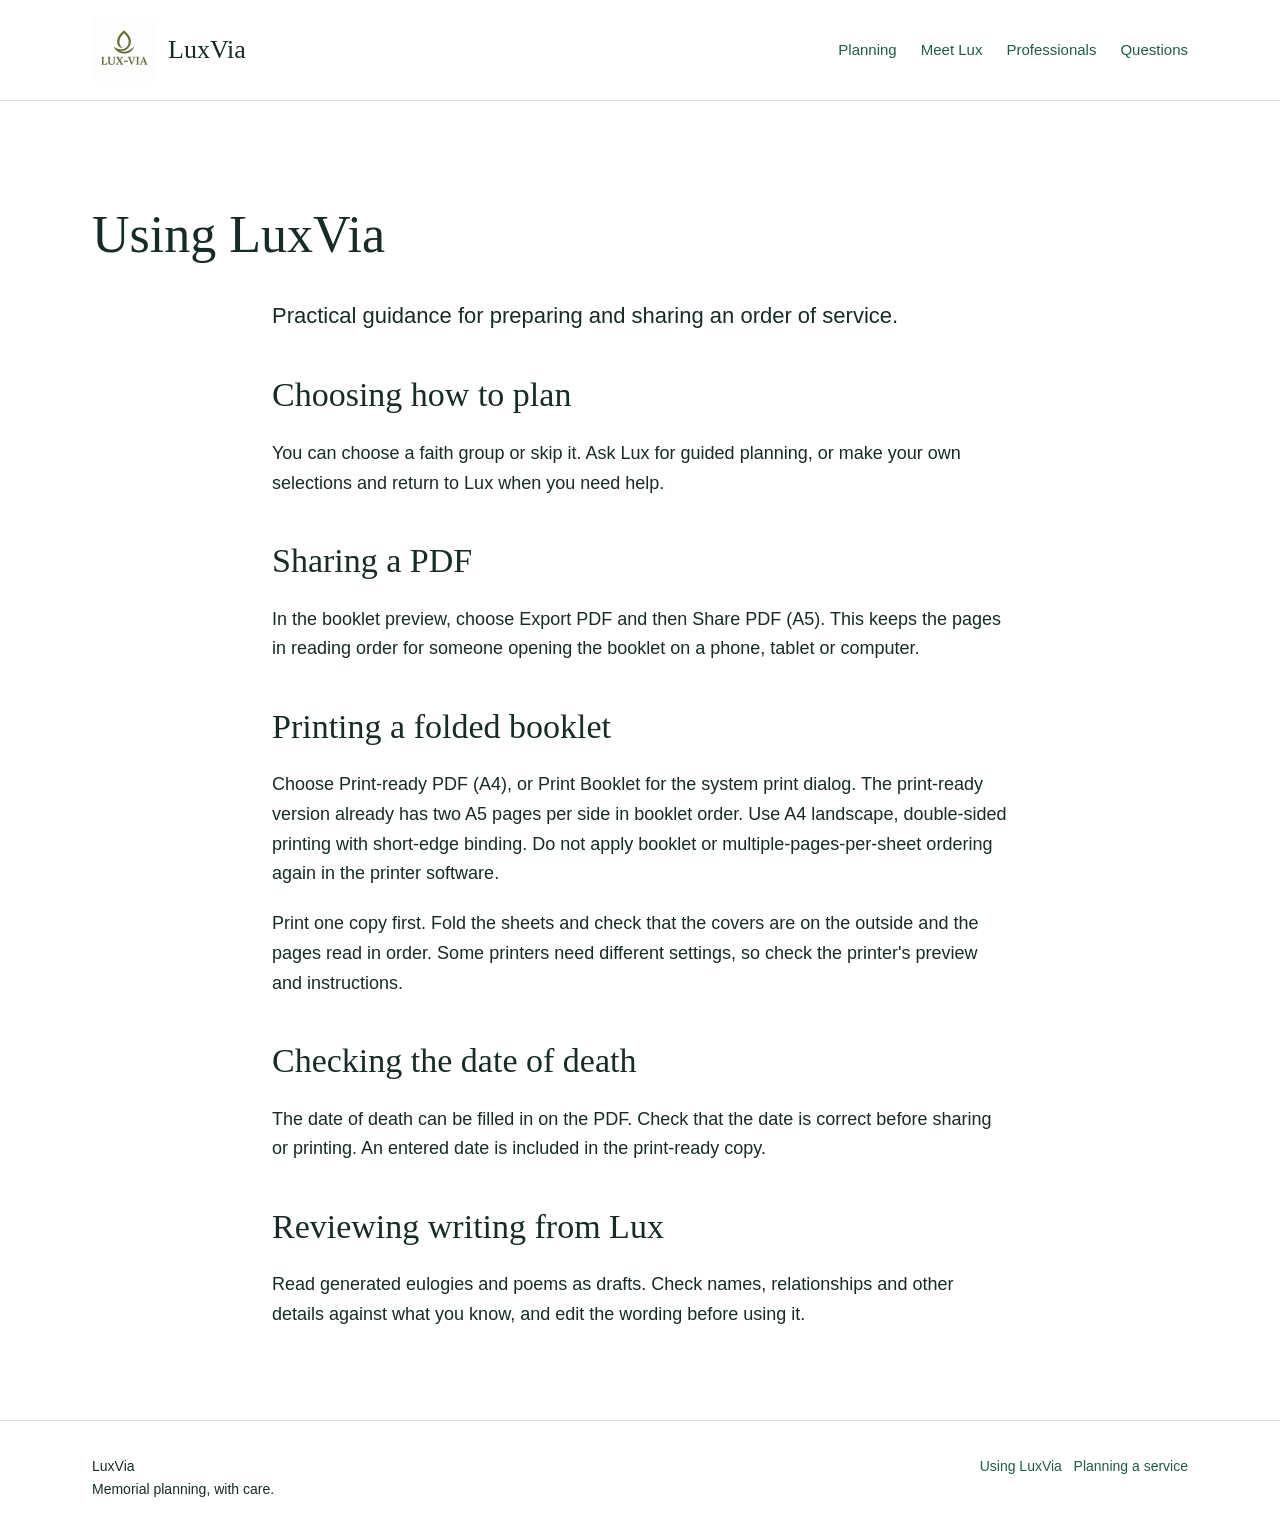
==== help.html @ 4febc6b0 "Publish LuxVia website design preview" ====
<!doctype html>
<html lang="en"><head><meta charset="utf-8"><meta name="viewport" content="width=device-width,initial-scale=1"><title>Using LuxVia</title><meta name="description" content="LuxVia: bring together the words, music and memories for a personal funeral or memorial service."><link rel="stylesheet" href="style.css"></head><body><a href="#main" class="lv-skip">Skip to content</a><header><div class="wp-block-group lv-header">
<div class="wp-block-group lv-inner">
<div class="wp-block-group lv-brand">
<figure class="wp-block-image size-full"><a href="index.html"><img src="assets/luxvia-logo.png" alt="LuxVia home"/></a></figure>
<p class="wp-block-site-title"><a href="index.html">LuxVia</a></p>
</div>
<nav aria-label="Main navigation"><ul class="wp-block-navigation__container"><li><a href="index.html#planning">Planning</a></li><li><a href="index.html#lux">Meet Lux</a></li><li><a href="index.html#professionals">Professionals</a></li><li><a href="index.html#questions">Questions</a></li></ul></nav>
</div></div>
</header><main id="main"><div class="lv-inner lv-page-title"><h1>Using LuxVia</h1></div><div class="lv-prose"><p class="lv-lead">Practical guidance for preparing and sharing an order of service.</p>
<h2 class="wp-block-heading">Choosing how to plan</h2>
<p>You can choose a faith group or skip it. Ask Lux for guided planning, or make your own selections and return to Lux when you need help.</p>
<h2 class="wp-block-heading">Sharing a PDF</h2>
<p>In the booklet preview, choose Export PDF and then Share PDF (A5). This keeps the pages in reading order for someone opening the booklet on a phone, tablet or computer.</p>
<h2 class="wp-block-heading">Printing a folded booklet</h2>
<p>Choose Print-ready PDF (A4), or Print Booklet for the system print dialog. The print-ready version already has two A5 pages per side in booklet order. Use A4 landscape, double-sided printing with short-edge binding. Do not apply booklet or multiple-pages-per-sheet ordering again in the printer software.</p>
<p>Print one copy first. Fold the sheets and check that the covers are on the outside and the pages read in order. Some printers need different settings, so check the printer's preview and instructions.</p>
<h2 class="wp-block-heading">Checking the date of death</h2>
<p>The date of death can be filled in on the PDF. Check that the date is correct before sharing or printing. An entered date is included in the print-ready copy.</p>
<h2 class="wp-block-heading">Reviewing writing from Lux</h2>
<p>Read generated eulogies and poems as drafts. Check names, relationships and other details against what you know, and edit the wording before using it.</p>
</div></main><footer><div class="wp-block-group lv-footer">
<div class="wp-block-group lv-inner">
<p>LuxVia<br/>Memorial planning, with care.</p>
<p><a href="index.html#questions">Using LuxVia</a> &nbsp; <a href="index.html#planning">Planning a service</a></p>
</div></div>
</footer></body></html>
---- style.css ----
/*
Theme Name: LuxVia
Description: An editable, accessible block theme for the LuxVia memorial planning website.
Version: 0.1.0
Requires at least: 6.6
Requires PHP: 7.4
Text Domain: luxvia
License: GPL-2.0-or-later
*/
:root {
  --ink: #172b28;
  --green: #215b48;
  --muted: #51635e;
  --line: #d8e2de;
  --rose: #7b364d;
}
* {
  box-sizing: border-box;
}
html {
  scroll-behavior: smooth;
}
body {
  margin: 0;
  color: var(--ink);
  background: #fff;
  font-family: Arial, Helvetica, sans-serif;
  font-size: 18px;
  line-height: 1.65;
  letter-spacing: 0;
}
body .wp-site-blocks {
  padding: 0;
}
a {
  color: var(--green);
  text-underline-offset: 4px;
}
a:hover {
  color: var(--rose);
}
a:focus-visible,
button:focus-visible,
summary:focus-visible {
  outline: 3px solid var(--rose);
  outline-offset: 5px;
}
h1,
h2,
h3 {
  font-family: Georgia, "Times New Roman", serif;
  font-weight: 400;
  line-height: 1.13;
  letter-spacing: 0;
  overflow-wrap: anywhere;
}
h1 {
  font-size: 76px;
}
h2 {
  font-size: 44px;
  margin: 0 0 24px;
}
h3 {
  font-size: 28px;
}
p {
  margin: 0 0 20px;
}
img {
  max-width: 100%;
  height: auto;
}
section[id] {
  scroll-margin-top: 32px;
}
.lv-inner {
  max-width: 1160px;
  margin-inline: auto !important;
  padding-inline: 32px;
}
.lv-header {
  padding-block: 18px;
  border-bottom: 1px solid var(--line);
  background: #fff;
}
.lv-header > .wp-block-group {
  display: flex;
  align-items: center;
  justify-content: space-between;
  gap: 32px;
}
.lv-brand {
  display: flex;
  align-items: center;
  gap: 12px;
}
.lv-brand figure {
  margin: 0;
  width: 64px;
  flex-shrink: 0;
}
.lv-brand img {
  display: block;
}
.lv-brand .wp-block-site-title {
  font:
    26px Georgia,
    serif;
  margin: 0;
}
.lv-brand .wp-block-site-title a {
  text-decoration: none;
  color: var(--ink);
}
.lv-header nav {
  font-size: 15px;
}
.lv-header .wp-block-navigation__container {
  display: flex;
  flex-wrap: wrap;
  gap: 24px;
  list-style: none;
  margin: 0;
  padding: 0;
}
.lv-header nav a {
  text-decoration: none;
}
.lv-hero {
  position: relative;
  min-height: 570px !important;
  padding: 60px 0 !important;
  display: flex;
  align-items: center;
  isolation: isolate;
}
.lv-hero > .wp-block-cover__image-background {
  position: absolute;
  inset: 0;
  width: 100%;
  height: 100%;
  object-fit: cover;
  z-index: -2;
}
.lv-hero > .wp-block-cover__background {
  opacity: 0 !important;
}
.lv-hero .wp-block-cover__inner-container {
  width: 100%;
  color: var(--ink) !important;
}
.lv-hero-copy {
  max-width: 530px;
}
.lv-hero h1 {
  margin: 8px 0 22px;
}
.lv-hero .lv-lead {
  font-size: 25px;
  line-height: 1.45;
  max-width: 490px;
}
.lv-hero-copy > p:not(.lv-lead):not(.lv-eyebrow) {
  max-width: 440px;
}
.lv-eyebrow {
  font-size: 13px;
  line-height: 1.4;
  text-transform: uppercase;
  color: var(--green);
  font-weight: 700;
  margin-bottom: 20px;
}
.lv-lead {
  font-size: 22px;
  line-height: 1.5;
}
.lv-section {
  padding-block: 80px;
  margin-block: 0 !important;
}
.lv-section h2 {
  max-width: 760px;
}
.lv-section-intro {
  max-width: 700px;
  color: var(--muted);
  font-size: 20px;
}
.lv-soft {
  background: #eef3f4;
}
.lv-green {
  background: #215b48;
  color: #fff;
}
.lv-green a {
  color: #fff;
}
.lv-green .lv-eyebrow {
  color: #d3e5db;
}
.lv-green h2 {
  max-width: 650px;
}
.lv-green .lv-section-intro {
  color: #e1ece5;
}
.wp-block-columns {
  display: flex;
  gap: 48px;
}
.wp-block-column {
  flex: 1;
  min-width: 0;
}
.lv-step {
  border-top: 1px solid var(--line);
  padding-top: 24px;
}
.lv-step h3 {
  margin: 10px 0 16px;
}
.lv-step p {
  color: var(--muted);
}
.lv-number {
  font-size: 14px;
  font-weight: 700;
  color: var(--rose);
}
.lv-divider {
  border-top: 1px solid var(--line);
  padding-top: 28px;
  margin-top: 28px;
}
.lv-kicker {
  color: var(--rose);
  font-size: 14px;
  font-weight: 700;
}
.wp-block-buttons {
  display: flex;
  flex-wrap: wrap;
  gap: 12px;
  margin-top: 28px;
}
.wp-block-button__link {
  display: inline-block;
  background: var(--green);
  color: white;
  text-decoration: none;
  padding: 13px 22px;
  border-radius: 4px;
  font-size: 16px;
  font-weight: 700;
  border: 1px solid var(--green);
}
.wp-block-button__link:hover {
  background: #173f32;
  color: white;
}
.is-style-outline .wp-block-button__link {
  background: transparent;
  color: var(--green);
}
.lv-green .wp-block-button__link {
  background: white;
  color: var(--green);
  border-color: white;
}
.lv-note {
  font-size: 14px;
  color: var(--muted);
}
.lv-faq {
  max-width: 860px;
}
.wp-block-details {
  border-top: 1px solid var(--line);
  padding: 22px 0;
}
.wp-block-details:last-child {
  border-bottom: 1px solid var(--line);
}
.wp-block-details summary {
  cursor: pointer;
  font-size: 20px;
  font-weight: 600;
}
.wp-block-details > p {
  margin: 18px 0 0;
  max-width: 730px;
  color: var(--muted);
}
.lv-footer {
  padding-block: 34px;
  border-top: 1px solid var(--line);
  font-size: 14px;
}
.lv-footer .wp-block-group {
  display: flex;
  justify-content: space-between;
  gap: 24px;
  flex-wrap: wrap;
}
.lv-footer p {
  margin: 0;
}
.lv-footer a {
  text-decoration: none;
}
.lv-page-title {
  padding-top: 70px;
}
.lv-page-title h1 {
  font-size: 52px;
  max-width: 800px;
}
.lv-prose {
  max-width: 800px;
  margin: auto;
  padding: 0 32px 70px;
}
.lv-prose h2 {
  font-size: 34px;
  margin-top: 44px;
}
.lv-prose h3 {
  font-size: 26px;
}
.lv-prose ul {
  padding-left: 24px;
}
.lv-photo-credit {
  display: block;
  text-align: right;
  font-size: 11px;
  padding: 6px 20px;
  color: var(--muted);
}
@media (max-width: 800px) {
  .lv-header > .wp-block-group {
    gap: 16px;
    align-items: flex-start;
  }
  .lv-header nav {
    font-size: 14px;
  }
  .lv-header .wp-block-navigation__container {
    gap: 12px;
  }
  .lv-brand .wp-block-site-title {
    font-size: 22px;
  }
  .lv-brand figure {
    width: 44px;
  }
  .lv-hero {
    min-height: 570px !important;
  }
  .lv-hero-copy {
    max-width: 400px;
  }
  .lv-hero h1 {
    font-size: 62px;
  }
  .lv-hero .lv-lead {
    font-size: 22px;
  }
  .wp-block-columns {
    gap: 28px;
    flex-wrap: wrap;
  }
  .wp-block-column {
    flex-basis: 100%;
  }
  .lv-section {
    padding-block: 56px;
  }
}
@media (max-width: 540px) {
  .lv-inner {
    padding-inline: 22px;
  }
  .lv-header > .wp-block-group {
    flex-direction: column;
    gap: 12px;
  }
  .lv-header .wp-block-navigation__container {
    gap: 12px 20px;
  }
  .lv-hero {
    min-height: 560px !important;
    padding: 40px 0 185px !important;
    align-items: flex-start;
  }
  .lv-hero > .wp-block-cover__image-background {
    object-position: 65% center;
  }
  .lv-hero-copy {
    max-width: 100%;
    background: rgba(245, 247, 248, 0.94);
    padding: 20px 16px;
  }
  .lv-hero h1 {
    font-size: 48px;
  }
  .lv-hero .lv-lead {
    font-size: 21px;
  }
  .lv-hero p {
    font-size: 16px;
  }
  .lv-hero .lv-eyebrow {
    font-size: 12px;
  }
  h2 {
    font-size: 34px;
  }
  h3 {
    font-size: 26px;
  }
  .lv-section-intro,
  .lv-lead {
    font-size: 19px;
  }
  .lv-footer .wp-block-group {
    display: block;
  }
  .lv-footer p + p {
    margin-top: 16px;
  }
  .lv-page-title h1 {
    font-size: 40px;
  }
  .lv-prose {
    padding-inline: 22px;
  }
  .wp-block-details summary {
    font-size: 18px;
  }
}
@media (max-width: 540px) {
  .lv-hero {
    background: #eef3f4;
  }
  .lv-hero-copy {
    background: none;
    padding: 0;
  }
  .lv-hero > .wp-block-cover__image-background {
    top: auto;
    bottom: 0;
    height: 185px;
    object-position: right 70%;
  }
}
.lv-skip {
  position: absolute;
  left: 16px;
  top: -100px;
  z-index: 10;
  background: #fff;
  padding: 8px 16px;
}
.lv-skip:focus {
  top: 8px;
}
@media (prefers-reduced-motion: reduce) {
  html {
    scroll-behavior: auto;
  }
}
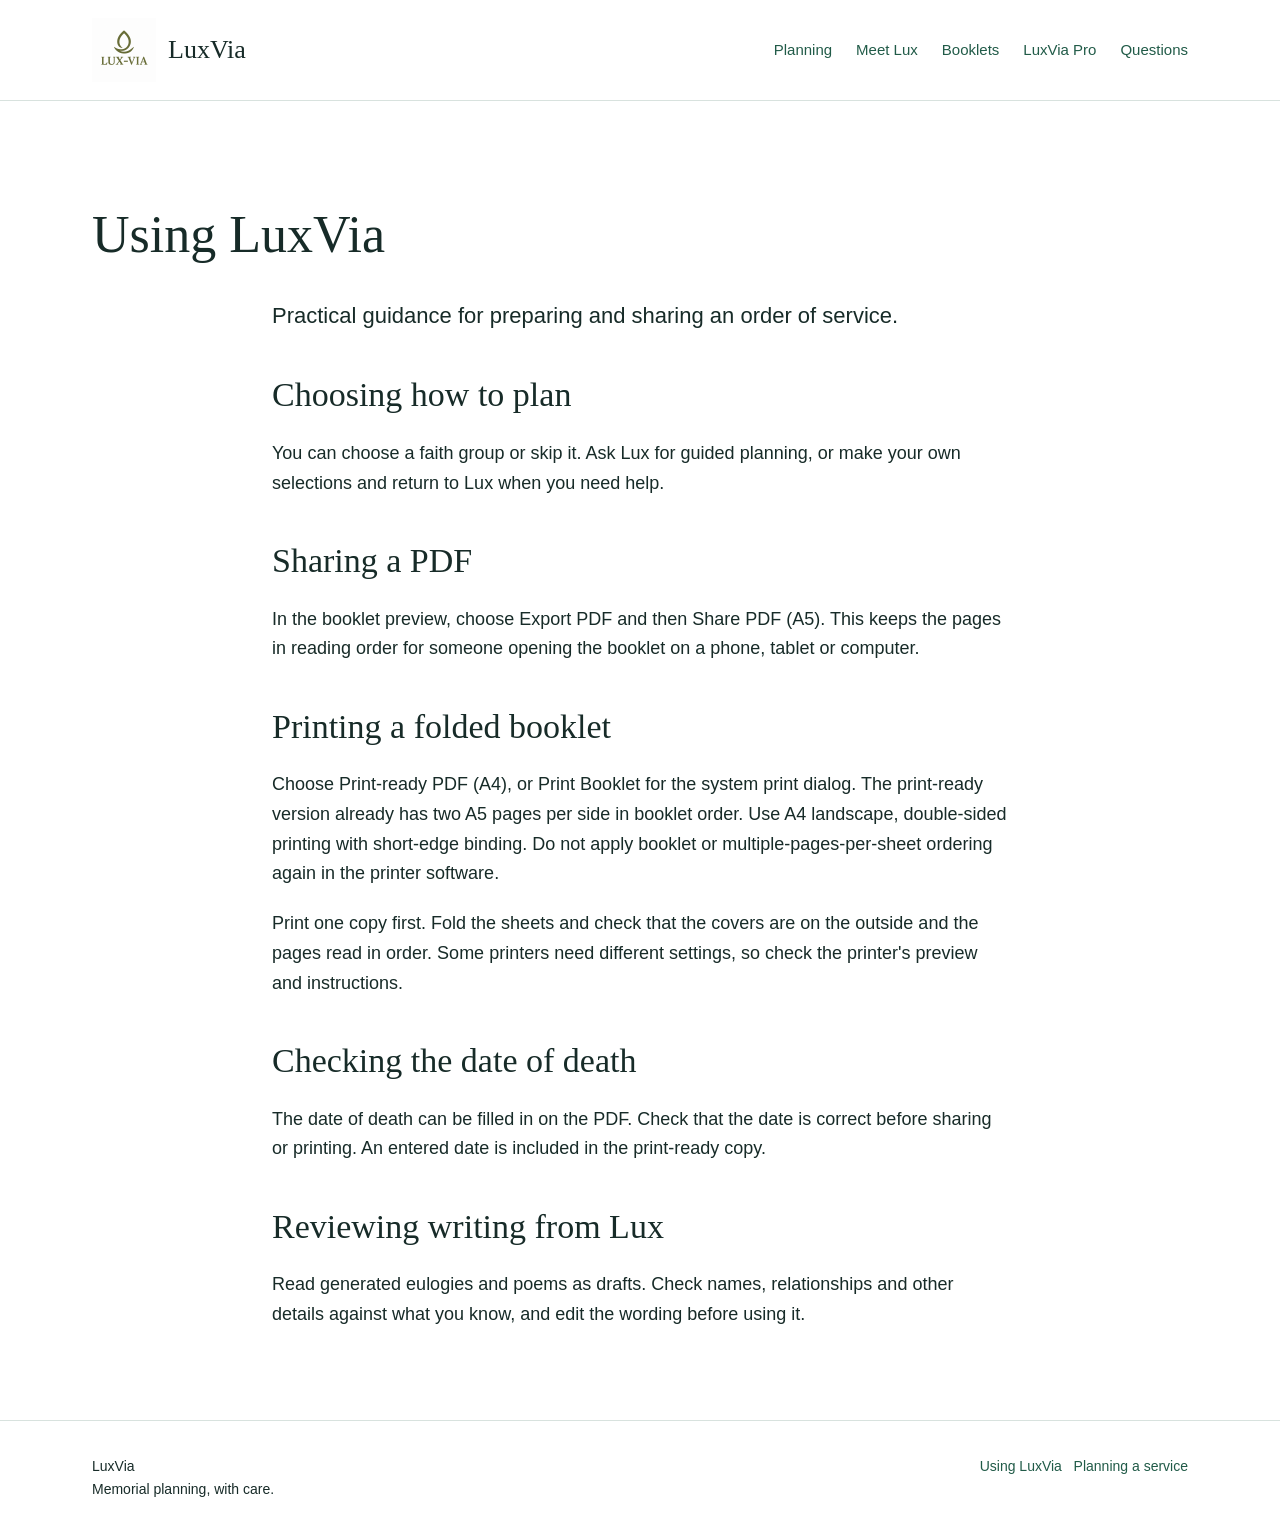
==== commit 42010110: "Expand LuxVia Pro and planning website content" ====
--- a/help.html
+++ b/help.html
@@ -5,7 +5,7 @@
 <figure class="wp-block-image size-full"><a href="index.html"><img src="assets/luxvia-logo.png" alt="LuxVia home"/></a></figure>
 <p class="wp-block-site-title"><a href="index.html">LuxVia</a></p>
 </div>
-<nav aria-label="Main navigation"><ul class="wp-block-navigation__container"><li><a href="index.html#planning">Planning</a></li><li><a href="index.html#lux">Meet Lux</a></li><li><a href="index.html#professionals">Professionals</a></li><li><a href="index.html#questions">Questions</a></li></ul></nav>
+<nav aria-label="Main navigation"><ul class="wp-block-navigation__container"><li><a href="index.html#planning">Planning</a></li><li><a href="index.html#lux">Meet Lux</a></li><li><a href="index.html#booklet">Booklets</a></li><li><a href="index.html#professionals">LuxVia Pro</a></li><li><a href="index.html#questions">Questions</a></li></ul></nav>
 </div></div>
 </header><main id="main"><div class="lv-inner lv-page-title"><h1>Using LuxVia</h1></div><div class="lv-prose"><p class="lv-lead">Practical guidance for preparing and sharing an order of service.</p>
 <h2 class="wp-block-heading">Choosing how to plan</h2>
--- a/style.css
+++ b/style.css
@@ -1,7 +1,7 @@
 /*
 Theme Name: LuxVia
 Description: An editable, accessible block theme for the LuxVia memorial planning website.
-Version: 0.1.0
+Version: 0.2.0
 Requires at least: 6.6
 Requires PHP: 7.4
 Text Domain: luxvia
@@ -207,6 +207,16 @@
 .lv-green .lv-section-intro {
   color: #e1ece5;
 }
+.lv-green .lv-divider {
+  border-color: #719889;
+}
+.lv-green ol {
+  max-width: 850px;
+  padding-left: 24px;
+}
+.lv-green li {
+  margin-bottom: 16px;
+}
 .wp-block-columns {
   display: flex;
   gap: 48px;
